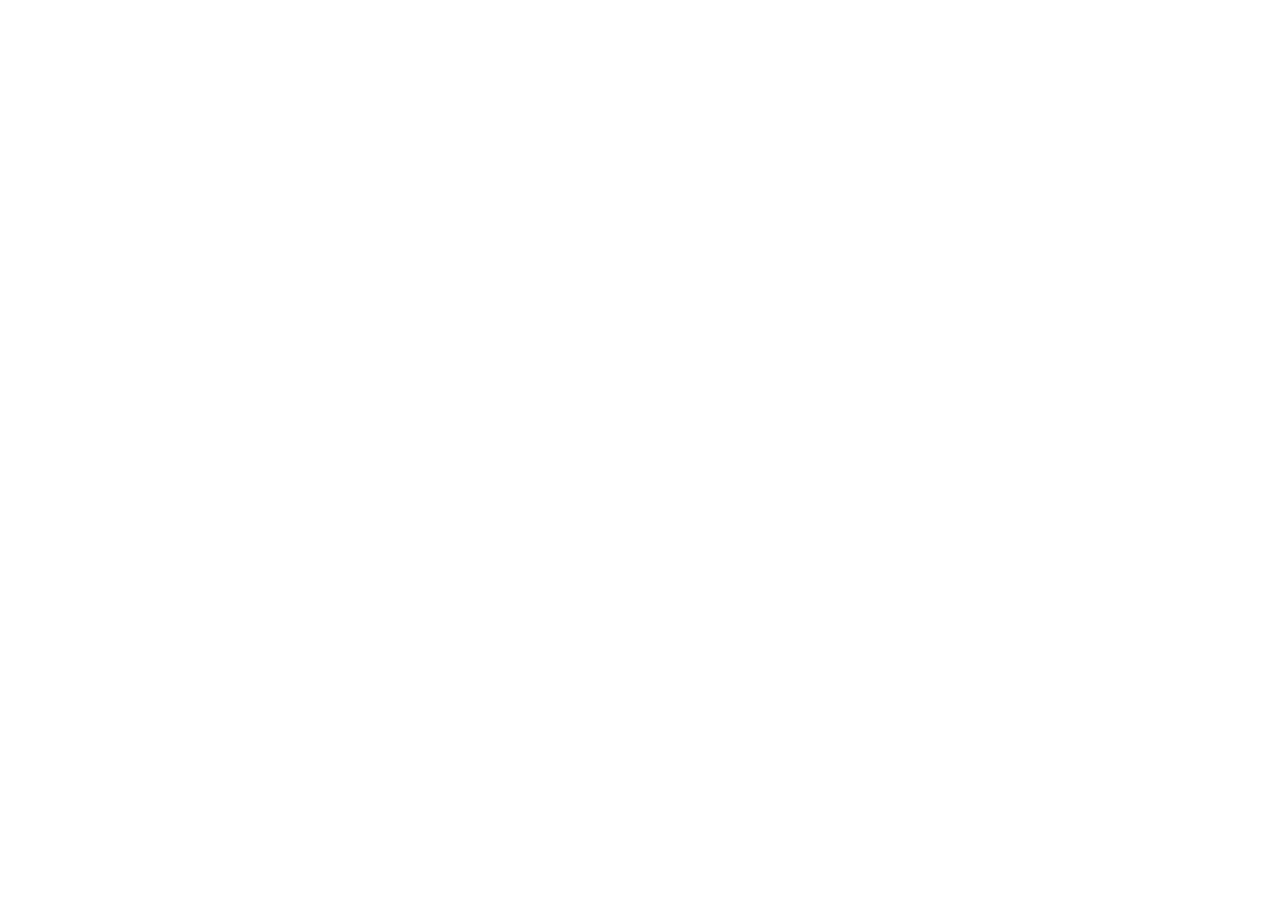
==== about.html @ 0749810f "Init : création du dépôt, arborescence des fichiers et structure HTML de base" ====
<!DOCTYPE html>
<html lang="en">

<head>
    <meta charset="UTF-8">
    <meta name="viewport" content="width=device-width, initial-scale=1.0">
    <title>À propos de nous </title>
    <link href="https://cdn.jsdelivr.net/npm/bootstrap@5.3.0/dist/css/bootstrap.min.css" rel="stylesheet">
    <link rel="stylesheet" href="css/style.css">
</head>

<body>
    <script src="https://cdn.jsdelivr.net/npm/bootstrap@5.3.0/dist/js/bootstrap.bundle.min.js"></script>

    <script src="js/main.js"></script>
</body>

</html>
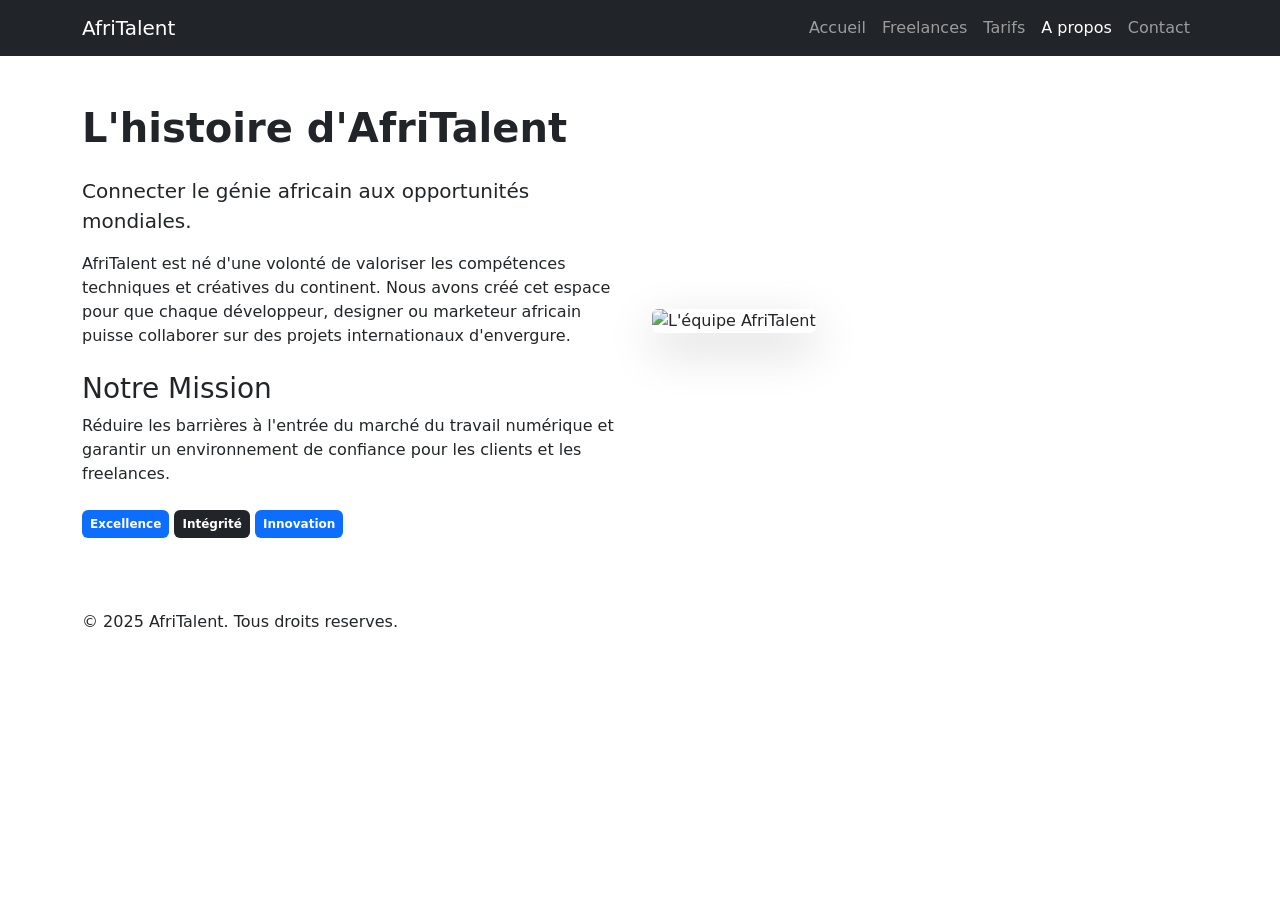
==== commit 26f4380e: "HTML : structure complète des 5 pages avec sections et contenu texte" ====
--- a/about.html
+++ b/about.html
@@ -4,14 +4,65 @@
 <head>
     <meta charset="UTF-8">
     <meta name="viewport" content="width=device-width, initial-scale=1.0">
-    <title>À propos de nous </title>
+    <title>AfriTalent — À propos</title>
     <link href="https://cdn.jsdelivr.net/npm/bootstrap@5.3.0/dist/css/bootstrap.min.css" rel="stylesheet">
     <link rel="stylesheet" href="css/style.css">
 </head>
 
 <body>
+    <nav class="navbar navbar-expand-lg navbar-dark bg-dark">
+        <div class="container">
+            <a class="navbar-brand" href="index.html">Afri<span class="talent">Talent</span></a>
+            <button class="navbar-toggler" type="button" data-bs-toggle="collapse" data-bs-target="#navMenu"
+                aria-controls="navMenu" aria-expanded="false" aria-label="Toggle navigation">
+                <span class="navbar-toggler-icon"></span>
+            </button>
+            <div class="collapse navbar-collapse" id="navMenu">
+                <ul class="navbar-nav ms-auto">
+                    <li class="nav-item"><a class="nav-link" href="index.html">Accueil</a></li>
+                    <li class="nav-item"><a class="nav-link" href="freelances.html">Freelances</a></li>
+                    <li class="nav-item"><a class="nav-link" href="tarifs.html">Tarifs</a></li>
+                    <li class="nav-item"><a class="nav-link active" href="about.html">A propos</a></li>
+                    <li class="nav-item"><a class="nav-link" href="contact.html">Contact</a></li>
+                </ul>
+            </div>
+        </div>
+    </nav>
+
+    <main class="container py-5">
+        <div class="row align-items-center">
+            <div class="col-12 col-md-6">
+                <h1 class="fw-bold mb-4">L'histoire d'AfriTalent</h1>
+                <p class="lead">Connecter le génie africain aux opportunités mondiales.</p>
+                <p>AfriTalent est né d'une volonté de valoriser les compétences techniques et créatives du continent.
+                    Nous avons créé cet espace pour que chaque développeur, designer ou marketeur africain puisse
+                    collaborer sur des projets internationaux d'envergure.</p>
+
+                <h3 class="mt-4">Notre Mission</h3>
+                <p>Réduire les barrières à l'entrée du marché du travail numérique et garantir un environnement de
+                    confiance pour les clients et les freelances.</p>
+
+                <div class="mt-4">
+                    <span class="badge bg-primary p-2">Excellence</span>
+                    <span class="badge bg-dark p-2">Intégrité</span>
+                    <span class="badge bg-primary p-2">Innovation</span>
+                </div>
+            </div>
+
+            <div class="col-12 col-md-6 mt-4 mt-md-0">
+                <img src="https://images.unsplash.com/photo-1522202176988-66273c2fd55f?q=80&w=600"
+                    class="img-fluid rounded shadow-lg" alt="L'équipe AfriTalent">
+            </div>
+        </div>
+    </main>
+
+    <footer>
+        <div class="container py-4">
+            <p>&copy; 2025 AfriTalent. Tous droits reserves.</p>
+        </div>
+    </footer>
+
     <script src="https://cdn.jsdelivr.net/npm/bootstrap@5.3.0/dist/js/bootstrap.bundle.min.js"></script>
-
     <script src="js/main.js"></script>
 </body>
 
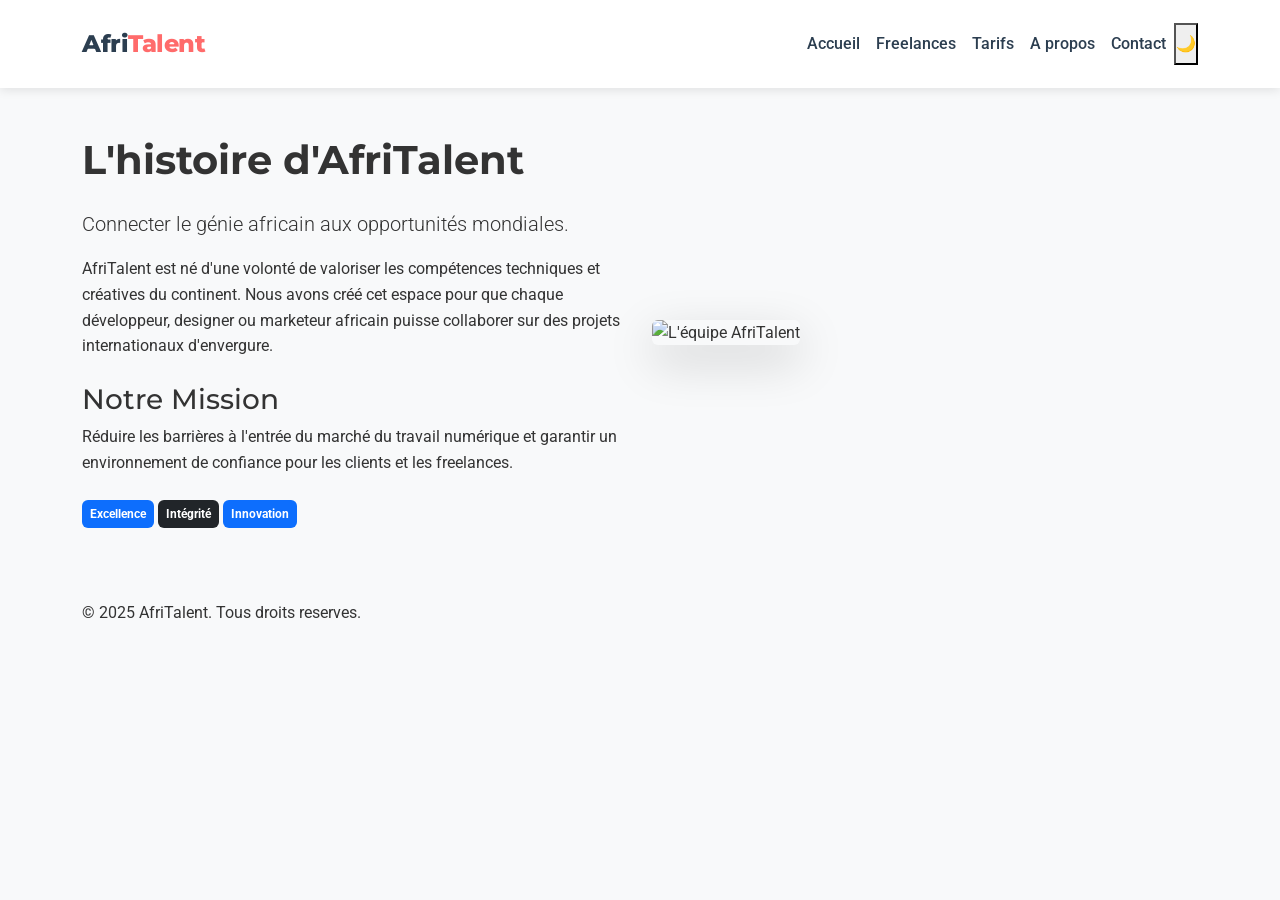
==== commit c586497a: "JS : dark mode avec localStorage, navbar dynamique au scroll" ====
--- a/about.html
+++ b/about.html
@@ -24,6 +24,8 @@
                     <li class="nav-item"><a class="nav-link" href="tarifs.html">Tarifs</a></li>
                     <li class="nav-item"><a class="nav-link active" href="about.html">A propos</a></li>
                     <li class="nav-item"><a class="nav-link" href="contact.html">Contact</a></li>
+                    <button id="themeToggle">🌙</button>
+                    <button id="backToTop">↑</button>
                 </ul>
             </div>
         </div>
--- a/css/style.css
+++ b/css/style.css
@@ -0,0 +1,290 @@
+@import url('https://fonts.googleapis.com/css2?family=Montserrat:wght@700&family=Roboto:wght@400;500&display=swap');
+
+/*cherche sur les serveurs de G les fichiers des polices demandées*/
+:root {
+    --couleur-primaire: #2c3e50;
+    /*couleur bleu de nuit pour les titres,boutons importants*/
+    --couleur-secondaire: #3498db;
+    /*bleu clair principalement pour les effets de survol*/
+    --couleur-accentuation: #e67e22;
+    /*couleur orange pour mettre l'accent sur certains élements comme des alertes*/
+    --fond-clair: #f8f9fa;
+    /*assigne un blanc cassé pour changer du blanc pur*/
+    --couleur-texte: #333333;
+    /*gris foncé presque noir pour le texte principal*/
+    --police-texte: 'Roboto', sans-serif;
+    /* si non trouvé sans serif par défaut*/
+    --police-titre: 'Montserrat', sans-serif;
+}
+
+body {
+    font-family: var(--police-texte);
+    color: var(--couleur-texte);
+    background-color: var(--fond-clair);
+    line-height: 1.6;
+}
+
+.talent {
+    color: #ff6b6b;
+}
+
+h1,
+h2,
+h3,
+h4,
+h5,
+h6 {
+    font-family: var(--police-titre);
+}
+
+* {
+    margin: 0;
+    padding: 0;
+    box-sizing: border-box;
+    /*padding, bordures incluses a la taille définie*/
+
+}
+
+ul {
+    list-style: none;
+
+}
+
+a {
+    text-decoration: none;
+    color: inherit;
+}
+
+.navbar {
+    background-color: white !important;
+    /*applique notre couleur en priorité au lieu du couleur par défaut des classes bootstrap*/
+    box-shadow: 0 2px 10px rgba(0, 0, 0, 0.1);
+    /* ombre sous navbar */
+    /*décalage horizontal, décalage vertical, flou de l'ombre*/
+    padding: 1rem 0;
+    /*espace interne 1rem haut et bas de la navbar 0 à gauche et droite*/
+}
+
+.navbar-brand {
+    font-family: var(--police-titre);
+    font-weight: 800;
+    font-size: 1.5rem;
+    color: var(--couleur-primaire) !important;
+    letter-spacing: -0.5px;
+}
+
+.nav-link {
+    font-weight: 500;
+    color: var(--couleur-primaire) !important;
+    transition: color 0.3s ease;
+}
+
+.nav-link:hover {
+    color: var(--couleur-secondaire) !important;
+
+}
+
+/*section hero*/
+/*commit 4*/
+#hero p {
+    font-size: 1.2rem;
+    color: #555;
+    border-left: 5px solid #ff6b6b;
+    padding-left: 20px;
+    margin-bottom: 30px;
+}
+
+#hero .btn-primary {
+    padding: 15px 40px;
+    font-weight: bold;
+    border-radius: 0;
+    background-color: #1a1a1a;
+    border: none;
+    transition: 0.3s;
+}
+
+#hero .btn-primary:hover {
+    background-color: #ff6b6b;
+    transform: translateX(10px);
+}
+
+/* On active la grille */
+.bento-grid {
+    display: grid;
+    /* 3 colonnes égales */
+    grid-template-columns: repeat(3, 1fr);
+    grid-auto-rows: 160px;
+    gap: 20px;
+}
+
+/*proprietés communs */
+.bento-item {
+    background-color: #ffffff;
+    border: 2px solid #1a1a1a;
+    padding: 25px;
+    border-radius: 20px;
+    transition: 0.3s;
+}
+
+/*  survol blocs du Bento */
+.bento-item:hover {
+    /* déplace  vers le haut */
+    transform: translateY(-10px);
+
+    /*  ombre effet de profondeur */
+    box-shadow: 0 10px 30px rgba(0, 0, 0, 0.15);
+    border-color: #ff6b6b;
+    cursor: pointer;
+    /* Le curseur en main */
+}
+
+.item-1 {
+    /* Ce bloc prend 2 colonnes et 2 lignes */
+    grid-column: span 2;
+    grid-row: span 2;
+    background-color: #1a1a1a;
+    color: white;
+}
+
+.item-2 {
+    /*  1 colonne et 1 ligne */
+    grid-column: span 1;
+    background-color: #ff6b6b;
+    color: white;
+}
+
+.item-3 {
+    grid-column: span 1;
+    grid-row: span 2;
+}
+
+.item-4 {
+    grid-column: span 2;
+    border-style: dashed;
+}
+
+#services .col-md-4 {
+    padding: 30px;
+    border: 1px solid transparent;
+    background-color: #ffffff;
+    border-radius: 15px;
+
+    transition: all 0.4s ease-in-out;
+}
+
+#services .col-md-4:hover {
+    /* soulève carte et agrandit */
+    transform: translateY(-10px) scale(1.02);
+
+    /* ombre  */
+    box-shadow: 0 15px 35px rgba(0, 0, 0, 0.1);
+    border-color: #ff6b6b;
+    cursor: pointer;
+}
+
+#services h3 {
+    color: #1a1a1a;
+    font-weight: 700;
+    margin-bottom: 15px;
+}
+
+#services p {
+    color: #666;
+    font-size: 0.95rem;
+}
+
+.container h2 {
+    text-align: center;
+    padding-bottom: 25px;
+}
+
+/*commit 5*/
+@media (min-width: 1200px) {
+    #hero h1 {
+        font-size: 4.5rem;
+    }
+
+    .bento-grid {
+        grid-template-columns: repeat(3, 1fr);
+    }
+}
+
+/* 3. AJUSTEMENTS SPÉCIFIQUES POUR MOBILE (Moins de 768px) */
+@media (max-width: 767px) {
+    #hero {
+        text-align: center;
+        padding: 60px 0;
+    }
+
+    #hero .container {
+        margin-left: auto;
+    }
+
+    #hero h1 {
+        font-size: 2.5rem;
+    }
+
+    #hero p {
+        border-left: none;
+        /* On enlève la barre latérale qui prend trop de place */
+        border-top: 3px solid #ff6b6b;
+        /* On la met en haut pour le style */
+        padding-left: 0;
+        padding-top: 15px;
+    }
+
+    /* Le Bento devient une liste simple sur mobile */
+    .bento-grid {
+        grid-template-columns: 1fr;
+        /* 1 seule colonne */
+        grid-auto-rows: auto;
+    }
+
+    .item-1,
+    .item-2,
+    .item-3,
+    .item-4 {
+        grid-column: span 1 !important;
+        grid-row: span 1 !important;
+    }
+}
+
+body.dark-mode {
+    background-color: #121212;
+    color: white;
+}
+
+body.dark-mode .card {
+    background-color: #1e1e1e;
+    color: white;
+}
+
+body.dark-mode .navbar {
+    background-color: black !important;
+}
+
+.navbar {
+    padding: 20px 40px;
+    transition: all 0.3s ease;
+}
+
+.navbar-scrolled {
+    background-color: white;
+    box-shadow: 0 4px 10px rgba(0, 0, 0, 0.1);
+    padding: 10px 40px;
+}
+
+#backToTop {
+    position: fixed;
+    bottom: 20px;
+    right: 20px;
+    display: none;
+    padding: 12px 16px;
+    border: none;
+    border-radius: 50%;
+    cursor: pointer;
+}
+
+#backToTop.show {
+    display: block;
+}
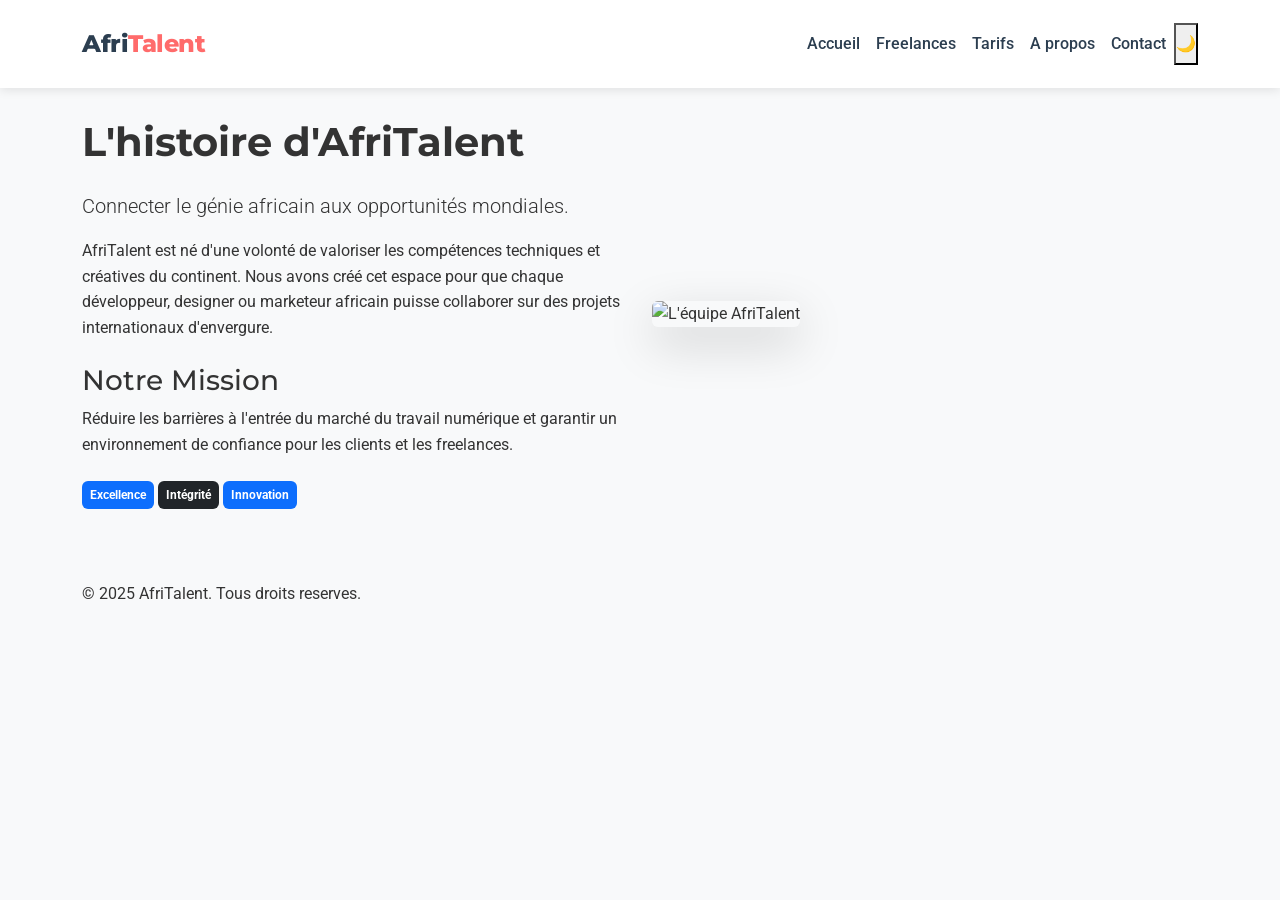
==== commit f6e019b4: "JS : compteurs animés au scroll et animations fade-in des sections" ====
--- a/about.html
+++ b/about.html
@@ -10,7 +10,7 @@
 </head>
 
 <body>
-    <nav class="navbar navbar-expand-lg navbar-dark bg-dark">
+    <nav class="navbar navbar-expand-lg navbar-dark bg-dark fixed-top">
         <div class="container">
             <a class="navbar-brand" href="index.html">Afri<span class="talent">Talent</span></a>
             <button class="navbar-toggler" type="button" data-bs-toggle="collapse" data-bs-target="#navMenu"
@@ -30,9 +30,8 @@
             </div>
         </div>
     </nav>
-
-    <main class="container py-5">
-        <div class="row align-items-center">
+    <main class="container py-5 ">
+        <div class="row align-items-center ">
             <div class="col-12 col-md-6">
                 <h1 class="fw-bold mb-4">L'histoire d'AfriTalent</h1>
                 <p class="lead">Connecter le génie africain aux opportunités mondiales.</p>
--- a/css/style.css
+++ b/css/style.css
@@ -287,4 +287,43 @@
 
 #backToTop.show {
     display: block;
+}
+
+.fade-section {
+    opacity: 0;
+    transform: translateY(30px);
+    transition: all 0.8s ease;
+}
+
+.fade-section.visible {
+    opacity: 1;
+    transform: translateY(0);
+}
+
+body {
+    padding-top: 70px;
+}
+
+.fade-section:nth-child(1) {
+    transition-delay: 0.1s;
+}
+
+.fade-section:nth-child(2) {
+    transition-delay: 0.2s;
+}
+
+.fade-section:nth-child(3) {
+    transition-delay: 0.3s;
+}
+
+.fade-section:nth-child(4) {
+    transition-delay: 0.4s;
+}
+
+.fade-section:nth-child(5) {
+    transition-delay: 0.5s;
+}
+
+.fade-section:nth-child(6) {
+    transition-delay: 0.6s;
 }
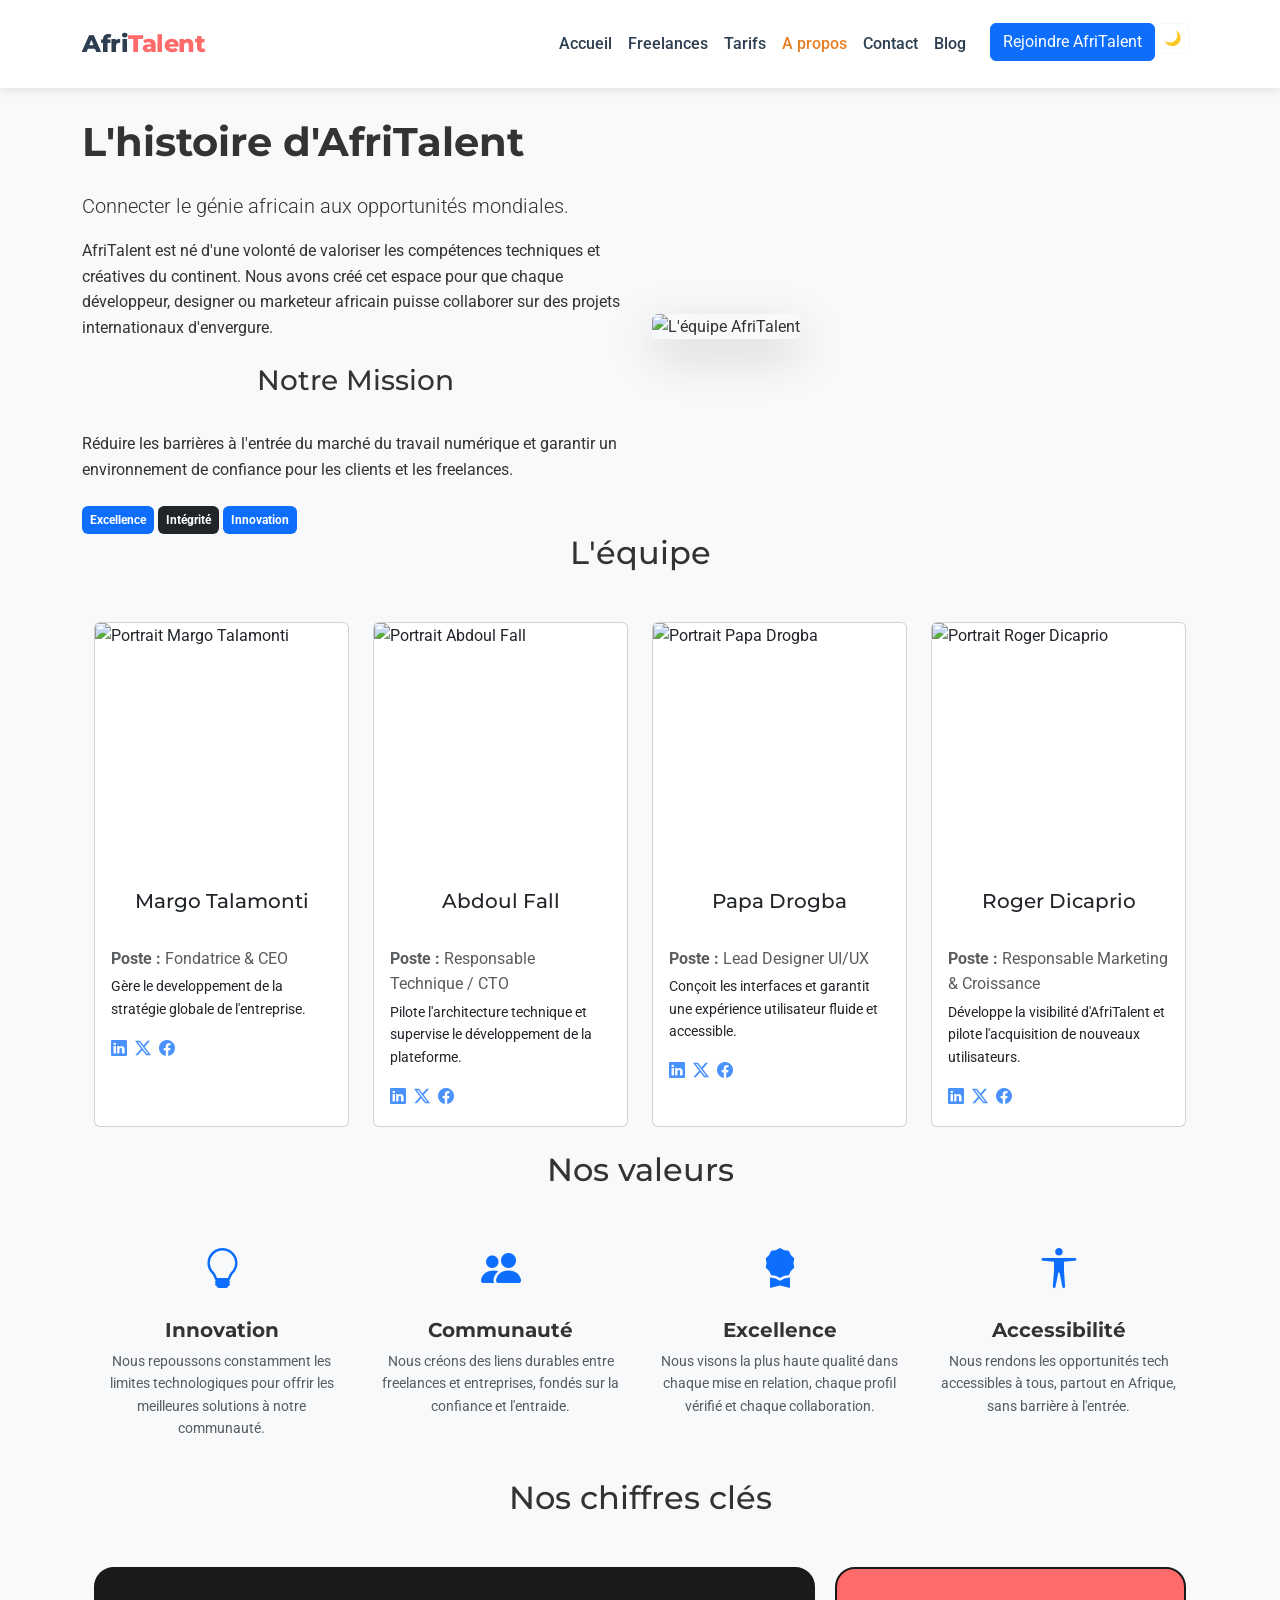
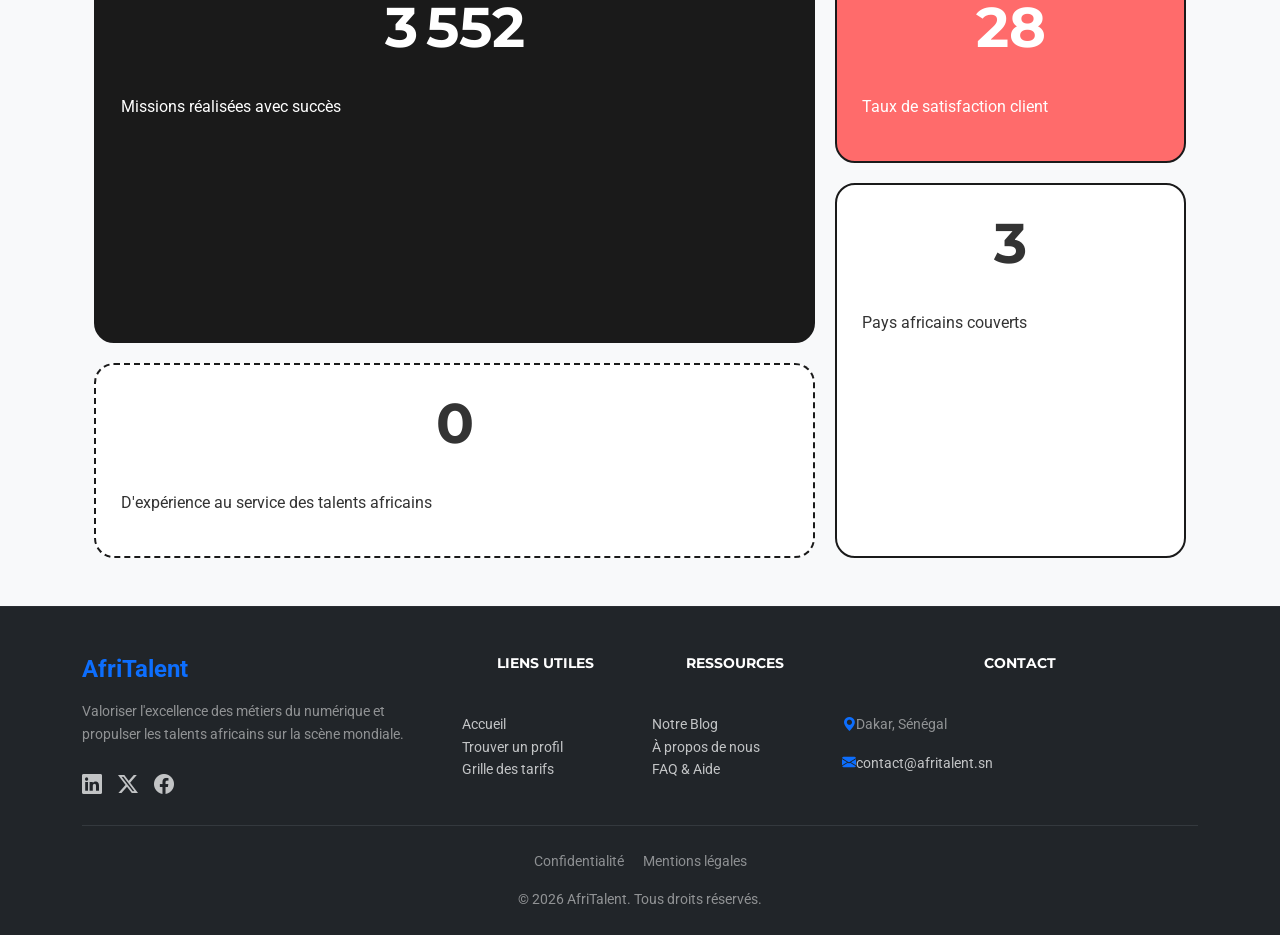
==== commit 51ec7031: "Finalisation : corrections responsive, optimisation du code et commentaires" ====
--- a/about.html
+++ b/about.html
@@ -1,5 +1,5 @@
 <!DOCTYPE html>
-<html lang="en">
+<html lang="fr">
 
 <head>
     <meta charset="UTF-8">
@@ -7,9 +7,12 @@
     <title>AfriTalent — À propos</title>
     <link href="https://cdn.jsdelivr.net/npm/bootstrap@5.3.0/dist/css/bootstrap.min.css" rel="stylesheet">
     <link rel="stylesheet" href="css/style.css">
+    <link rel="stylesheet" href="https://cdn.jsdelivr.net/npm/bootstrap-icons@1.11.0/font/bootstrap-icons.css">
 </head>
 
 <body>
+    <!-- Barre de navigation principale -->
+
     <nav class="navbar navbar-expand-lg navbar-dark bg-dark fixed-top">
         <div class="container">
             <a class="navbar-brand" href="index.html">Afri<span class="talent">Talent</span></a>
@@ -24,13 +27,27 @@
                     <li class="nav-item"><a class="nav-link" href="tarifs.html">Tarifs</a></li>
                     <li class="nav-item"><a class="nav-link active" href="about.html">A propos</a></li>
                     <li class="nav-item"><a class="nav-link" href="contact.html">Contact</a></li>
-                    <button id="themeToggle">🌙</button>
-                    <button id="backToTop">↑</button>
+                    <li class="nav-item">
+                        <a class="nav-link" href="#">Blog</a>
+                    </li>
+                    <li class="nav-item ms-lg-3 mt-2 mt-lg-0">
+                        <a href="#" class="btn btn-primary text-white">Rejoindre AfriTalent</a>
+                    </li>
+                    <li class="nav-item">
+                        <button id="themeToggle" class="btn btn-sm btn-outline-light me-2"
+                            aria-label="Changer de thème"> 🌙 </button>
+                    </li>
+                    <li class="nav-item">
+                        <button id="backToTop" class="btn btn-sm btn-primary text-white" aria-label="Retour en haut"> ↑
+                        </button>
+                    </li>
                 </ul>
             </div>
         </div>
     </nav>
+    <!-- Contenu principal de la page À propos -->
     <main class="container py-5 ">
+        <!-- Présentation de l'entreprise et de sa mission -->
         <div class="row align-items-center ">
             <div class="col-12 col-md-6">
                 <h1 class="fw-bold mb-4">L'histoire d'AfriTalent</h1>
@@ -39,7 +56,7 @@
                     Nous avons créé cet espace pour que chaque développeur, designer ou marketeur africain puisse
                     collaborer sur des projets internationaux d'envergure.</p>
 
-                <h3 class="mt-4">Notre Mission</h3>
+                <h2 class="h3 mt-4">Notre Mission</h2>
                 <p>Réduire les barrières à l'entrée du marché du travail numérique et garantir un environnement de
                     confiance pour les clients et les freelances.</p>
 
@@ -51,18 +68,250 @@
             </div>
 
             <div class="col-12 col-md-6 mt-4 mt-md-0">
-                <img src="https://images.unsplash.com/photo-1522202176988-66273c2fd55f?q=80&w=600"
+                <img src="https://images.pexels.com/photos/9490623/pexels-photo-9490623.jpeg"
                     class="img-fluid rounded shadow-lg" alt="L'équipe AfriTalent">
+            </div>
+        </div>
+        <div class="container">
+            <!--section présentant les membres de l'équipe-->
+            <h2 class="text-center mb-4">L'équipe</h2>
+            <div class="row">
+                <div class="col-md-6 col-lg-3 mb-4">
+                    <div class="card h-100">
+                        <img src="https://plus.unsplash.com/premium_photo-1689551670902-19b441a6afde?q=80&w=687&auto=format&fit=crop&ixlib=rb-4.1.0&ixid=M3wxMjA3fDB8MHxwaG90by1wYWdlfHx8fGVufDB8fHx8fA%3D%3D"
+                            class="card-img-top" alt="Portrait Margo Talamonti"
+                            style="height: 250px; object-fit: cover;">
+                        <div class="card-body">
+                            <h2 class="h5 card-title">Margo Talamonti</h2>
+                            <p class="card-text text-muted mb-1"><strong>Poste :</strong> Fondatrice & CEO</p>
+                            <p class="card-text small">Gère le developpement de la stratégie globale de l'entreprise.
+                            </p>
+
+                            <div class="mt-2 d-flex gap-2">
+                                <a href="#" class="text-primary opacity-75" aria-label="LinkedIn"><i
+                                        class="bi bi-linkedin"></i></a>
+                                <a href="#" class="text-primary opacity-75" aria-label="X"><i
+                                        class="bi bi-twitter-x"></i></a>
+                                <a href="#" class="text-primary opacity-75" aria-label="Facebook"><i
+                                        class="bi bi-facebook"></i></a>
+                            </div>
+                        </div>
+                    </div>
+                </div>
+                <div class="col-md-6 col-lg-3 mb-4">
+                    <div class="card h-100">
+                        <img src="https://plus.unsplash.com/premium_photo-1770480015835-bde7048248b0?q=80&w=1081&auto=format&fit=crop&ixlib=rb-4.1.0&ixid=M3wxMjA3fDB8MHxwaG90by1wYWdlfHx8fGVufDB8fHx8fA%3D%3D"
+                            class="card-img-top" alt="Portrait Abdoul Fall" style="height: 250px; object-fit: cover;">
+                        <div class="card-body">
+                            <h2 class="h5 card-title">Abdoul Fall</h2>
+                            <p class="card-text text-muted mb-1"><strong>Poste :</strong> Responsable Technique / CTO
+                            </p>
+                            <p class="card-text small"> Pilote l'architecture technique et supervise le développement de
+                                la
+                                plateforme.</p>
+
+                            <div class="mt-2 d-flex gap-2">
+                                <a href="#" class="text-primary opacity-75" aria-label="LinkedIn"><i
+                                        class="bi bi-linkedin"></i></a>
+                                <a href="#" class="text-primary opacity-75" aria-label="X"><i
+                                        class="bi bi-twitter-x"></i></a>
+                                <a href="#" class="text-primary opacity-75" aria-label="Facebook"><i
+                                        class="bi bi-facebook"></i></a>
+                            </div>
+                        </div>
+
+                    </div>
+                </div>
+                <div class="col-md-6 col-lg-3 mb-4">
+
+                    <div class="card h-100">
+                        <img src="https://plus.unsplash.com/premium_photo-1758836220645-9d0373498f98?q=80&w=1170&auto=format&fit=crop&ixlib=rb-4.1.0&ixid=M3wxMjA3fDB8MHxwaG90by1wYWdlfHx8fGVufDB8fHx8fA%3D%3D"
+                            class="card-img-top" alt="Portrait Papa Drogba" style="height: 250px; object-fit: cover;">
+                        <div class="card-body">
+                            <h2 class="h5 card-title">Papa Drogba</h2>
+                            <p class="card-text text-muted mb-1"><strong>Poste :</strong> Lead Designer UI/UX</p>
+                            <p class="card-text small">Conçoit les interfaces et garantit une expérience utilisateur
+                                fluide et accessible.</p>
+
+                            <div class="mt-2 d-flex gap-2">
+                                <a href="#" class="text-primary opacity-75" aria-label="LinkedIn"><i
+                                        class="bi bi-linkedin"></i></a>
+                                <a href="#" class="text-primary opacity-75" aria-label="X"><i
+                                        class="bi bi-twitter-x"></i></a>
+                                <a href="#" class="text-primary opacity-75" aria-label="Facebook"><i
+                                        class="bi bi-facebook"></i></a>
+                            </div>
+                        </div>
+
+                    </div>
+                </div>
+                <div class="col-md-6 col-lg-3 mb-4">
+
+                    <div class="card h-100">
+                        <img src="https://plus.unsplash.com/premium_photo-1689977807477-a579eda91fa2?q=80&w=1170&auto=format&fit=crop&ixlib=rb-4.1.0&ixid=M3wxMjA3fDB8MHxwaG90by1wYWdlfHx8fGVufDB8fHx8fA%3D%3D"
+                            class="card-img-top" alt="Portrait Roger Dicaprio"
+                            style="height: 250px; object-fit: cover;">
+                        <div class="card-body">
+                            <h2 class="h5 card-title">Roger Dicaprio</h2>
+                            <p class="card-text text-muted mb-1"><strong>Poste :</strong> Responsable Marketing &
+                                Croissance
+                            </p>
+                            <p class="card-text small"> Développe la visibilité d'AfriTalent et pilote l'acquisition de
+                                nouveaux utilisateurs.</p>
+
+                            <div class="mt-2 d-flex gap-2">
+                                <a href="#" class="text-primary opacity-75" aria-label="LinkedIn"><i
+                                        class="bi bi-linkedin"></i></a>
+                                <a href="#" class="text-primary opacity-75" aria-label="X"><i
+                                        class="bi bi-twitter-x"></i></a>
+                                <a href="#" class="text-primary opacity-75" aria-label="Facebook"><i
+                                        class="bi bi-facebook"></i></a>
+                            </div>
+                        </div>
+                    </div>
+                </div>
+            </div>
+            <!--Section présentant les valeurs fondamentales de l'entreprise-->
+            <h2 class="text-center mb-4">Nos valeurs</h2>
+            <div class="row ">
+                <div class="col-md-6 col-lg-3 text-center mb-4">
+                    <i class="bi bi-lightbulb fs-1 text-primary mb-3 d-block"></i>
+                    <h3 class="h5 fw-bold">Innovation</h3>
+                    <p class="text-muted small">Nous repoussons constamment les limites technologiques pour offrir les
+                        meilleures
+                        solutions à notre communauté.</p>
+                </div>
+
+                <div class="col-md-6 col-lg-3 text-center mb-4">
+                    <i class="bi bi-people-fill fs-1 text-primary mb-3 d-block"></i>
+                    <h3 class="h5 fw-bold">Communauté</h3>
+                    <p class="text-muted small">Nous créons des liens durables entre freelances et entreprises, fondés
+                        sur la
+                        confiance et l'entraide.</p>
+                </div>
+
+                <div class="col-md-6 col-lg-3 text-center mb-4">
+                    <i class="bi bi-award-fill fs-1 text-primary mb-3 d-block"></i>
+                    <h3 class="h5 fw-bold">Excellence</h3>
+                    <p class="text-muted small">Nous visons la plus haute qualité dans chaque mise en relation, chaque
+                        profil
+                        vérifié et chaque collaboration.</p>
+                </div>
+                <div class="col-md-6 col-lg-3 text-center mb-4">
+                    <i class="bi bi-universal-access fs-1 text-primary mb-3 d-block"></i>
+                    <h3 class="h5 fw-bold">Accessibilité</h3>
+                    <p class="text-muted small">Nous rendons les opportunités tech accessibles à tous, partout en
+                        Afrique, sans
+                        barrière à l'entrée.</p>
+                </div>
+            </div>
+            <!--Section Bento Grid avec compteurs animés présentant les chiffres clés-->
+            <h2 class="text-center mb-4">Nos chiffres clés</h2>
+            <div class="bento-grid">
+                <div class="bento-item item-1">
+                    <h2 class="counter display-4 fw-bold" data-target="12000">0</h2>
+                    <p>Missions réalisées avec succès</p>
+                </div>
+                <div class="bento-item item-2">
+                    <h2 class="counter display-4 fw-bold" data-target="98">0<span>%</span></h2>
+                    <p>Taux de satisfaction client</p>
+                </div>
+                <div class="bento-item item-3">
+                    <h2 class="counter display-4 fw-bold" data-target="15">0</h2>
+                    <p>Pays africains couverts</p>
+                </div>
+                <div class="bento-item item-4">
+                    <h2 class="counter display-4 fw-bold" data-target="3">0<span>ans</span></h2>
+                    <p>D'expérience au service des talents africains</p>
+                </div>
             </div>
         </div>
     </main>
-
-    <footer>
-        <div class="container py-4">
-            <p>&copy; 2025 AfriTalent. Tous droits reserves.</p>
+    <!-- Pied de page -->
+
+    <footer class="bg-dark text-white pt-5 pb-4 border-top border-secondary border-opacity-10">
+        <div class="container">
+            <div class="row gy-4 text-start align-items-start">
+
+                <div class="col-lg-4 col-md-6">
+                    <a class="h4 fw-bold text-primary text-decoration-none d-block mb-3"
+                        href="index.html">AfriTalent</a>
+                    <p class="text-white-50 small pe-lg-4">
+                        Valoriser l'excellence des métiers du numérique et propulser les talents africains sur la scène
+                        mondiale.
+                    </p>
+                    <div class="d-flex gap-3 fs-5 mt-4">
+                        <a href="#" class="link-light opacity-75 text-hover-primary" aria-label="LinkedIn"><i
+                                class="bi bi-linkedin"></i></a>
+                        <a href="#" class="link-light opacity-75 text-hover-primary" aria-label="X"><i
+                                class="bi bi-twitter-x"></i></a>
+                        <a href="#" class="link-light opacity-75 text-hover-primary" aria-label="Facebook"><i
+                                class="bi bi-facebook"></i></a>
+                    </div>
+                </div>
+
+                <div class="col-lg-2 col-md-6">
+                    <h2 class="fw-bold text-uppercase tracking-wider text-white mb-3 small">Liens utiles</h2>
+                    <ul class="list-unstyled small mb-0">
+                        <li class="mb-2.5"><a href="index.html"
+                                class="text-decoration-none link-light opacity-75 text-hover-primary">Accueil</a></li>
+                        <li class="mb-2.5"><a href="freelances.html"
+                                class="text-decoration-none link-light opacity-75 text-hover-primary">Trouver un
+                                profil</a></li>
+                        <li class="mb-2.5"><a href="tarifs.html"
+                                class="text-decoration-none link-light opacity-75 text-hover-primary">Grille des
+                                tarifs</a></li>
+                    </ul>
+                </div>
+
+                <div class="col-lg-2 col-md-6">
+                    <h2 class="fw-bold text-uppercase tracking-wider text-white mb-3 small">Ressources</h2>
+                    <ul class="list-unstyled small mb-0">
+                        <li class="mb-2.5"><a href="blog.html"
+                                class="text-decoration-none link-light opacity-75 text-hover-primary">Notre Blog</a>
+                        </li>
+                        <li class="mb-2.5"><a href="about.html"
+                                class="text-decoration-none link-light opacity-75 text-hover-primary">À propos de
+                                nous</a></li>
+                        <li class="mb-2.5"><a href="#"
+                                class="text-decoration-none link-light opacity-75 text-hover-primary">FAQ & Aide</a>
+                        </li>
+                    </ul>
+                </div>
+
+                <div class="col-lg-4 col-md-6">
+                    <h2 class="fw-bold text-uppercase tracking-wider text-white mb-3 small">Contact</h2>
+                    <ul class="list-unstyled small text-white-50 mb-0">
+                        <li class="d-flex align-items-start mb-3">
+                            <i class="bi bi-geo-alt-fill text-primary mt-0.5 me-2.5"></i>
+                            <span>Dakar, Sénégal</span>
+                        </li>
+                        <li class="d-flex align-items-start">
+                            <i class="bi bi-envelope-fill text-primary mt-0.5 me-2.5"></i>
+                            <a href="mailto:contact@afritalent.sn"
+                                class="text-decoration-none link-light opacity-75 text-hover-primary">contact@afritalent.sn</a>
+                        </li>
+                    </ul>
+                </div>
+
+            </div>
+
+
+            <hr class="border-secondary opacity-20 my-4">
+
+            <!-- Liens de confidentialité centrés -->
+            <div class="text-center small text-white-50 mb-3">
+                <a href="#"
+                    class="link-light opacity-50 text-hover-primary text-decoration-none me-3">Confidentialité</a>
+                <a href="#" class="link-light opacity-50 text-hover-primary text-decoration-none">Mentions légales</a>
+            </div>
+
+            <!-- Copyright parfaitement centré tout en bas -->
+            <div class="text-center small text-white-50">
+                <p class="mb-0">&copy; <span id="current-year">2026</span> AfriTalent. Tous droits réservés.</p>
+            </div>
         </div>
     </footer>
-
     <script src="https://cdn.jsdelivr.net/npm/bootstrap@5.3.0/dist/js/bootstrap.bundle.min.js"></script>
     <script src="js/main.js"></script>
 </body>
--- a/css/style.css
+++ b/css/style.css
@@ -1,6 +1,8 @@
+/*import  des police Google fonts*/
 @import url('https://fonts.googleapis.com/css2?family=Montserrat:wght@700&family=Roboto:wght@400;500&display=swap');
 
-/*cherche sur les serveurs de G les fichiers des polices demandées*/
+/* Variables globales du projet (couleurs + polices) */
+
 :root {
     --couleur-primaire: #2c3e50;
     /*couleur bleu de nuit pour les titres,boutons importants*/
@@ -17,16 +19,27 @@
     --police-titre: 'Montserrat', sans-serif;
 }
 
+/* Style global de la page */
+
 body {
     font-family: var(--police-texte);
     color: var(--couleur-texte);
     background-color: var(--fond-clair);
     line-height: 1.6;
-}
+    padding-top: 70px;
+}
+
+html {
+    scroll-behavior: smooth;
+}
+
+/* Logo "Talent" mis en couleur */
 
 .talent {
     color: #ff6b6b;
 }
+
+/* Titres avec police principale */
 
 h1,
 h2,
@@ -37,6 +50,8 @@
     font-family: var(--police-titre);
 }
 
+/* Reset de base pour uniformiser les styles */
+
 * {
     margin: 0;
     padding: 0;
@@ -45,25 +60,29 @@
 
 }
 
+/* Suppression des puces des listes */
 ul {
     list-style: none;
 
 }
+
+/* Liens sans soulignement par défaut */
 
 a {
     text-decoration: none;
     color: inherit;
 }
 
+/* ===== NAVBAR ===== */
+
 .navbar {
     background-color: white !important;
-    /*applique notre couleur en priorité au lieu du couleur par défaut des classes bootstrap*/
     box-shadow: 0 2px 10px rgba(0, 0, 0, 0.1);
-    /* ombre sous navbar */
-    /*décalage horizontal, décalage vertical, flou de l'ombre*/
-    padding: 1rem 0;
-    /*espace interne 1rem haut et bas de la navbar 0 à gauche et droite*/
-}
+    padding: 20px 40px;
+    transition: all 0.3s ease;
+}
+
+/* Nom de la marque */
 
 .navbar-brand {
     font-family: var(--police-titre);
@@ -73,19 +92,24 @@
     letter-spacing: -0.5px;
 }
 
+/* Liens du menu */
 .nav-link {
     font-weight: 500;
     color: var(--couleur-primaire) !important;
     transition: color 0.3s ease;
 }
 
+/* Effet hover sur les liens */
 .nav-link:hover {
     color: var(--couleur-secondaire) !important;
 
 }
 
+.nav-link.active {
+    color: var(--couleur-accentuation) !important;
+}
+
 /*section hero*/
-/*commit 4*/
 #hero p {
     font-size: 1.2rem;
     color: #555;
@@ -93,6 +117,8 @@
     padding-left: 20px;
     margin-bottom: 30px;
 }
+
+/* Bouton principal hero */
 
 #hero .btn-primary {
     padding: 15px 40px;
@@ -103,6 +129,7 @@
     transition: 0.3s;
 }
 
+/* Hover bouton hero */
 #hero .btn-primary:hover {
     background-color: #ff6b6b;
     transform: translateX(10px);
@@ -113,7 +140,7 @@
     display: grid;
     /* 3 colonnes égales */
     grid-template-columns: repeat(3, 1fr);
-    grid-auto-rows: 160px;
+    grid-auto-rows: minmax(160px, auto);
     gap: 20px;
 }
 
@@ -163,6 +190,7 @@
     border-style: dashed;
 }
 
+/*Services*/
 #services .col-md-4 {
     padding: 30px;
     border: 1px solid transparent;
@@ -172,6 +200,8 @@
     transition: all 0.4s ease-in-out;
 }
 
+/* Hover cartes services */
+
 #services .col-md-4:hover {
     /* soulève carte et agrandit */
     transform: translateY(-10px) scale(1.02);
@@ -182,23 +212,73 @@
     cursor: pointer;
 }
 
+/* Titres services */
+
 #services h3 {
     color: #1a1a1a;
     font-weight: 700;
     margin-bottom: 15px;
 }
 
+/* Texte services */
 #services p {
     color: #666;
     font-size: 0.95rem;
 }
 
+/* Titres centrés globalement */
 .container h2 {
     text-align: center;
     padding-bottom: 25px;
 }
 
-/*commit 5*/
+/* --- SECTION HERO : IMAGE DE FOND --- */
+.hero-bg {
+    position: relative;
+    min-height: 85vh;
+    /* Couvre 85% de la hauteur de l'écran */
+    background-image: url('https://images.pexels.com/photos/7971165/pexels-photo-7971165.jpeg');
+    background-size: cover;
+    background-position: center;
+    background-repeat: no-repeat;
+    padding-top: 100px;
+    /* Évite que la navbar fixe ne cache le contenu */
+}
+
+/* Voile noir transparent pour garantir le contraste du texte */
+.hero-overlay {
+    position: absolute;
+    top: 0;
+    left: 0;
+    width: 100%;
+    height: 100%;
+    background-color: rgba(0, 0, 0, 0.7);
+    /* Opacité ajustable à votre convenance */
+    z-index: 0;
+}
+
+/* --- ANIMATION DES CARTES AU SURVOL --- */
+.animated-card {
+    transition: transform 0.3s ease, box-shadow 0.3s ease, border-color 0.3s ease;
+    cursor: pointer;
+}
+
+.animated-card:hover {
+    transform: translateY(-8px);
+    /* Fait légèrement monter la carte */
+    box-shadow: 0 1rem 3rem rgba(0, 0, 0, 0.12) !important;
+    /* Accentue l'ombre */
+    border-color: rgba(13, 110, 253, 0.3) !important;
+    /* Légère lueur aux contours (Primary) */
+}
+
+/* Gestion du contenu interne des cartes d'expertise */
+.service-card .card-body {
+    min-height: 220px;
+    /* Standardise la hauteur des cartes */
+}
+
+/*permet de garder les pages intacts sur différents appareils*/
 @media (min-width: 1200px) {
     #hero h1 {
         font-size: 4.5rem;
@@ -249,6 +329,7 @@
     }
 }
 
+/*mode sombre */
 body.dark-mode {
     background-color: #121212;
     color: white;
@@ -268,12 +349,14 @@
     transition: all 0.3s ease;
 }
 
+/*bar de navigation au scrolle*/
 .navbar-scrolled {
     background-color: white;
     box-shadow: 0 4px 10px rgba(0, 0, 0, 0.1);
     padding: 10px 40px;
 }
 
+/*bouton pour retourner en haut*/
 #backToTop {
     position: fixed;
     bottom: 20px;
@@ -289,20 +372,22 @@
     display: block;
 }
 
+/* État initial : section invisible et décalée vers le bas, en attendant la détection JS */
+
 .fade-section {
     opacity: 0;
     transform: translateY(30px);
     transition: all 0.8s ease;
 }
 
+/* Appliqué par le JS quand la section entre dans le viewport : redevient visible et reprend sa position */
+
 .fade-section.visible {
     opacity: 1;
     transform: translateY(0);
 }
 
-body {
-    padding-top: 70px;
-}
+/* Décale le démarrage de chaque section pour créer un effet de cascade (apparition en escalier) */
 
 .fade-section:nth-child(1) {
     transition-delay: 0.1s;
